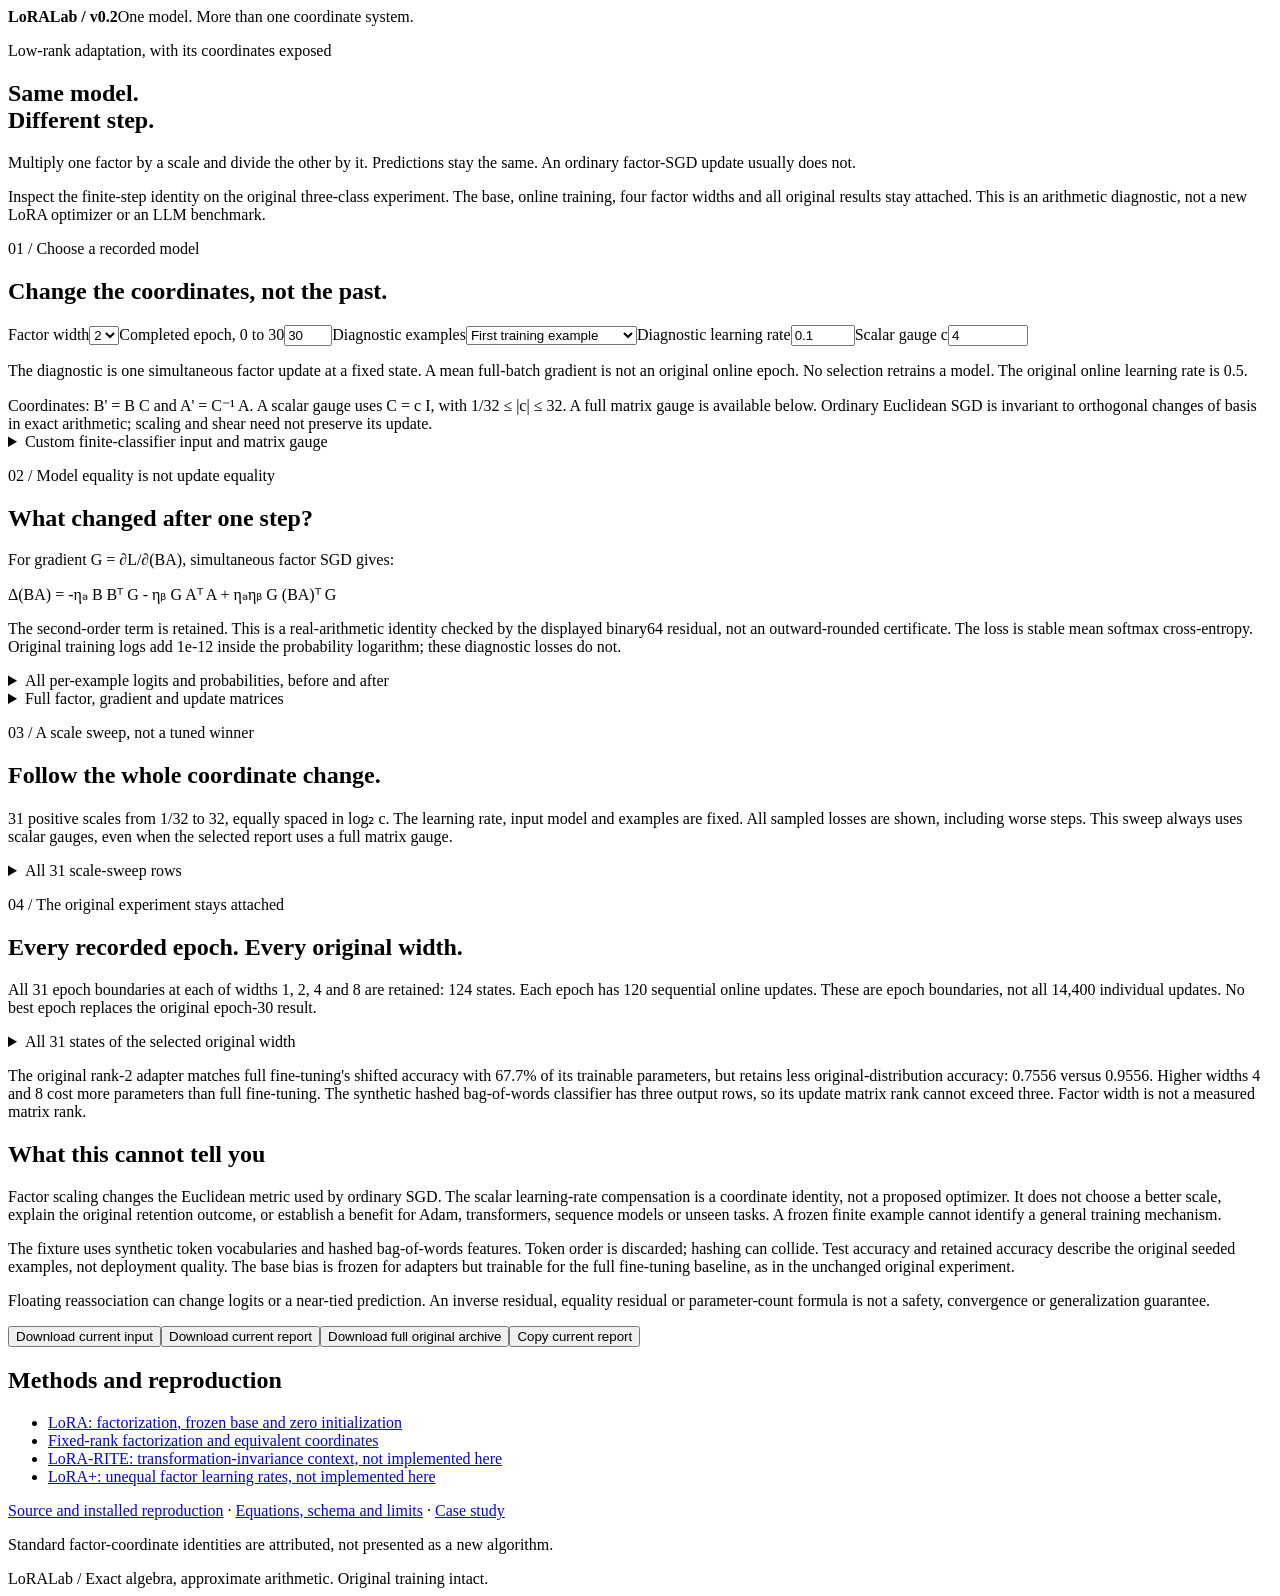
==== docs/index.html @ 3e17512b "Rename docs/docs/index.html to docs/index.html" ====
<!doctype html>
<html lang="en"><head><meta charset="utf-8"><meta name="viewport" content="width=device-width,initial-scale=1"><title>LoRALab - same model, different step</title><meta name="description" content="Inspect equivalent low-rank factors, their coordinate-dependent SGD steps, and every original epoch boundary."><link rel="stylesheet" href="style.css"><script defer src="data.js"></script><script defer src="coordinates.js"></script><script defer src="app.js"></script></head>
<body><header><strong>LoRALab / v0.2</strong><span>One model. More than one coordinate system.</span></header><main>
<section class="hero"><p class="eyebrow">Low-rank adaptation, with its coordinates exposed</p><h1>Same model.<br>Different step.</h1><p class="lead">Multiply one factor by a scale and divide the other by it. Predictions stay the same. An ordinary factor-SGD update usually does not.</p><p>Inspect the finite-step identity on the original three-class experiment. The base, online training, four factor widths and all original results stay attached. This is an arithmetic diagnostic, not a new LoRA optimizer or an LLM benchmark.</p></section>
<section><p class="eyebrow">01 / Choose a recorded model</p><h2>Change the coordinates, not the past.</h2><div class="controls"><label>Factor width<select id="rank"><option>1</option><option selected>2</option><option>4</option><option>8</option></select></label><label>Completed epoch, 0 to 30<input id="epoch" type="number" min="0" max="30" step="1" value="30"></label><label>Diagnostic examples<select id="batch"><option value="first_train">First training example</option><option value="full_train">All 120 training examples</option></select></label><label>Diagnostic learning rate<input id="lr" type="number" min="0" max="2" step="0.01" value="0.1"></label><label>Scalar gauge c<input id="scale" type="number" min="-32" max="32" step="0.25" value="4"></label></div><p id="selection"></p><p>The diagnostic is one simultaneous factor update at a fixed state. A mean full-batch gradient is not an original online epoch. No selection retrains a model. The original online learning rate is 0.5.</p><div class="callout">Coordinates: B' = B C and A' = C⁻¹ A. A scalar gauge uses C = c I, with 1/32 ≤ |c| ≤ 32. A full matrix gauge is available below. Ordinary Euclidean SGD is invariant to orthogonal changes of basis in exact arithmetic; scaling and shear need not preserve its update.</div><details><summary>Custom finite-classifier input and matrix gauge</summary><p>2 to 8 classes, 1 to 128 features, factor width 1 to 8, and 1 to 256 labeled examples. Every input number is finite and bounded by ±1,000,000. The base bias is frozen.</p><label>Problem JSON<textarea id="problem" rows="12" spellcheck="false"></textarea></label><label>Optional full matrix gauge JSON<textarea id="gauge" rows="3" spellcheck="false" placeholder="Leave empty to use scalar gauge c"></textarea></label><button id="apply">Apply custom input</button><button id="reset">Return to original fixture</button><p>Matrix inversion uses pivoting and rejects pivots below 1e-12 or a computed infinity-condition estimate above 1e6. These are operational bounds, not numerical rank or conditioning certificates.</p></details><p id="error" role="alert"></p></section>
<section><p class="eyebrow">02 / Model equality is not update equality</p><h2>What changed after one step?</h2><div id="headline" class="metrics" aria-live="polite"></div><p id="compensation" class="callout"></p><div id="step-cards" class="cards"></div><p id="identity" class="callout"></p><p>For gradient G = ∂L/∂(BA), simultaneous factor SGD gives:</p><p class="equation">Δ(BA) = -ηₐ B Bᵀ G - ηᵦ G Aᵀ A + ηₐηᵦ G (BA)ᵀ G</p><p>The second-order term is retained. This is a real-arithmetic identity checked by the displayed binary64 residual, not an outward-rounded certificate. The loss is stable mean softmax cross-entropy. Original training logs add 1e-12 inside the probability logarithm; these diagnostic losses do not.</p><details><summary>All per-example logits and probabilities, before and after</summary><p>Supplemental full dataset; horizontal scroll reveals every column.</p><div class="scroll" id="predictions"></div></details><details><summary>Full factor, gradient and update matrices</summary><p>Every matrix entry is included in the downloadable report. The full report below is supplemental, with horizontal scrolling for matrix rows.</p><pre id="report-preview"></pre></details></section>
<section><p class="eyebrow">03 / A scale sweep, not a tuned winner</p><h2>Follow the whole coordinate change.</h2><p>31 positive scales from 1/32 to 32, equally spaced in log₂ c. The learning rate, input model and examples are fixed. All sampled losses are shown, including worse steps. This sweep always uses scalar gauges, even when the selected report uses a full matrix gauge.</p><div id="sweep-chart" class="chart"></div><details><summary>All 31 scale-sweep rows</summary><p>Supplemental table, horizontal scroll for all diagnostics.</p><div class="scroll" id="sweep-table"></div></details></section>
<section><p class="eyebrow">04 / The original experiment stays attached</p><h2>Every recorded epoch. Every original width.</h2><p>All 31 epoch boundaries at each of widths 1, 2, 4 and 8 are retained: 124 states. Each epoch has 120 sequential online updates. These are epoch boundaries, not all 14,400 individual updates. No best epoch replaces the original epoch-30 result.</p><div id="trajectory-chart" class="chart"></div><div id="shape" class="callout"></div><details><summary>All 31 states of the selected original width</summary><p>Original order, no best-state selection; horizontal scroll for the full dataset.</p><div class="scroll" id="epoch-table"></div></details><div id="original" class="cards"></div><p>The original rank-2 adapter matches full fine-tuning's shifted accuracy with 67.7% of its trainable parameters, but retains less original-distribution accuracy: 0.7556 versus 0.9556. Higher widths 4 and 8 cost more parameters than full fine-tuning. The synthetic hashed bag-of-words classifier has three output rows, so its update matrix rank cannot exceed three. Factor width is not a measured matrix rank.</p></section>
<section><h2>What this cannot tell you</h2><p>Factor scaling changes the Euclidean metric used by ordinary SGD. The scalar learning-rate compensation is a coordinate identity, not a proposed optimizer. It does not choose a better scale, explain the original retention outcome, or establish a benefit for Adam, transformers, sequence models or unseen tasks. A frozen finite example cannot identify a general training mechanism.</p><p>The fixture uses synthetic token vocabularies and hashed bag-of-words features. Token order is discarded; hashing can collide. Test accuracy and retained accuracy describe the original seeded examples, not deployment quality. The base bias is frozen for adapters but trainable for the full fine-tuning baseline, as in the unchanged original experiment.</p><p>Floating reassociation can change logits or a near-tied prediction. An inverse residual, equality residual or parameter-count formula is not a safety, convergence or generalization guarantee.</p><div class="downloads"><button id="download-input">Download current input</button><button id="download-report">Download current report</button><button id="download-archive">Download full original archive</button><button id="copy">Copy current report</button></div><p id="copy-status" role="status"></p><h2>Methods and reproduction</h2><ul><li><a href="https://arxiv.org/html/2106.09685v2">LoRA: factorization, frozen base and zero initialization</a></li><li><a href="https://arxiv.org/html/1209.0430v2">Fixed-rank factorization and equivalent coordinates</a></li><li><a href="https://proceedings.iclr.cc/paper_files/paper/2025/file/bcbc0f660d2dde42f9d1d0ecb14a6f9a-Paper-Conference.pdf">LoRA-RITE: transformation-invariance context, not implemented here</a></li><li><a href="https://arxiv.org/html/2402.12354">LoRA+: unequal factor learning rates, not implemented here</a></li></ul><p><a href="https://github.com/midya8/loralab">Source and installed reproduction</a> · <a href="https://github.com/midya8/loralab/blob/main/COORDINATES.md">Equations, schema and limits</a> · <a href="https://github.com/midya8/Midya-portfolio/blob/main/projects/loralab.md">Case study</a></p><p>Standard factor-coordinate identities are attributed, not presented as a new algorithm.</p></section>
</main><footer>LoRALab / Exact algebra, approximate arithmetic. Original training intact.</footer></body></html>
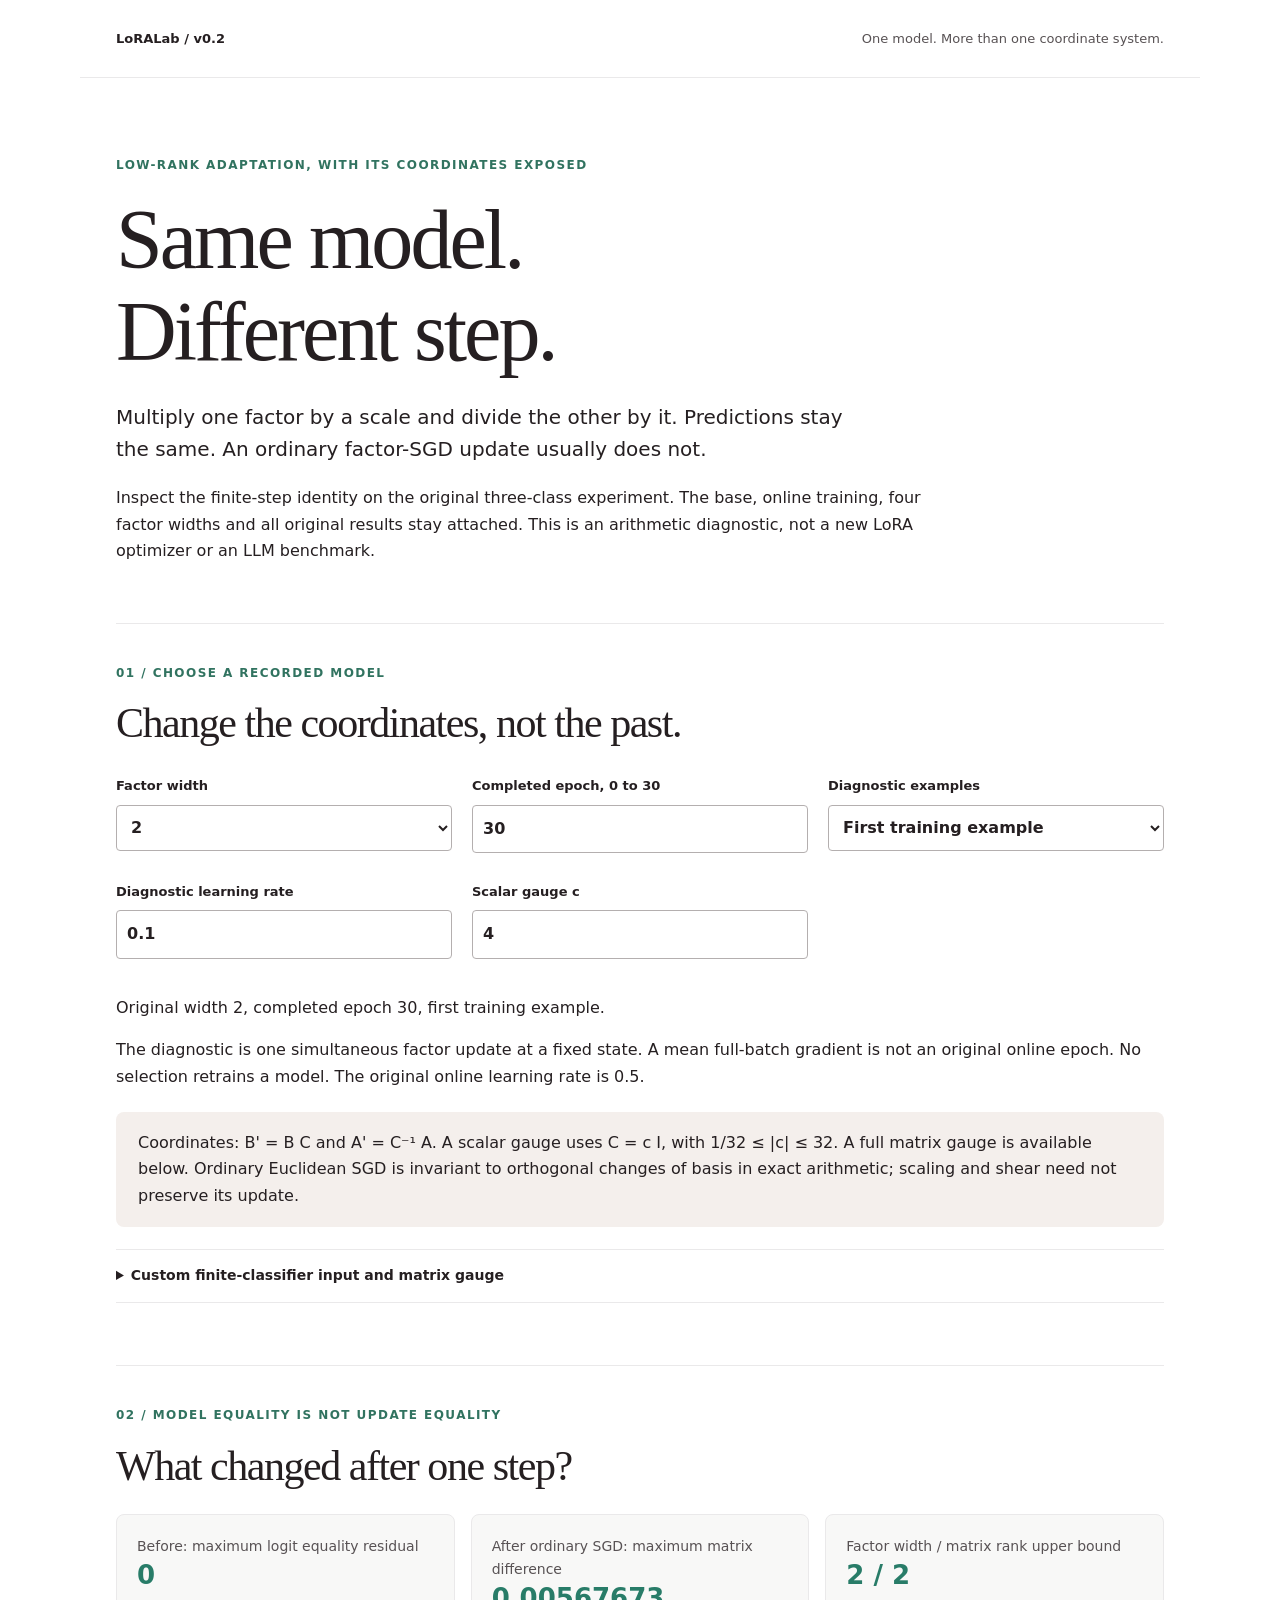
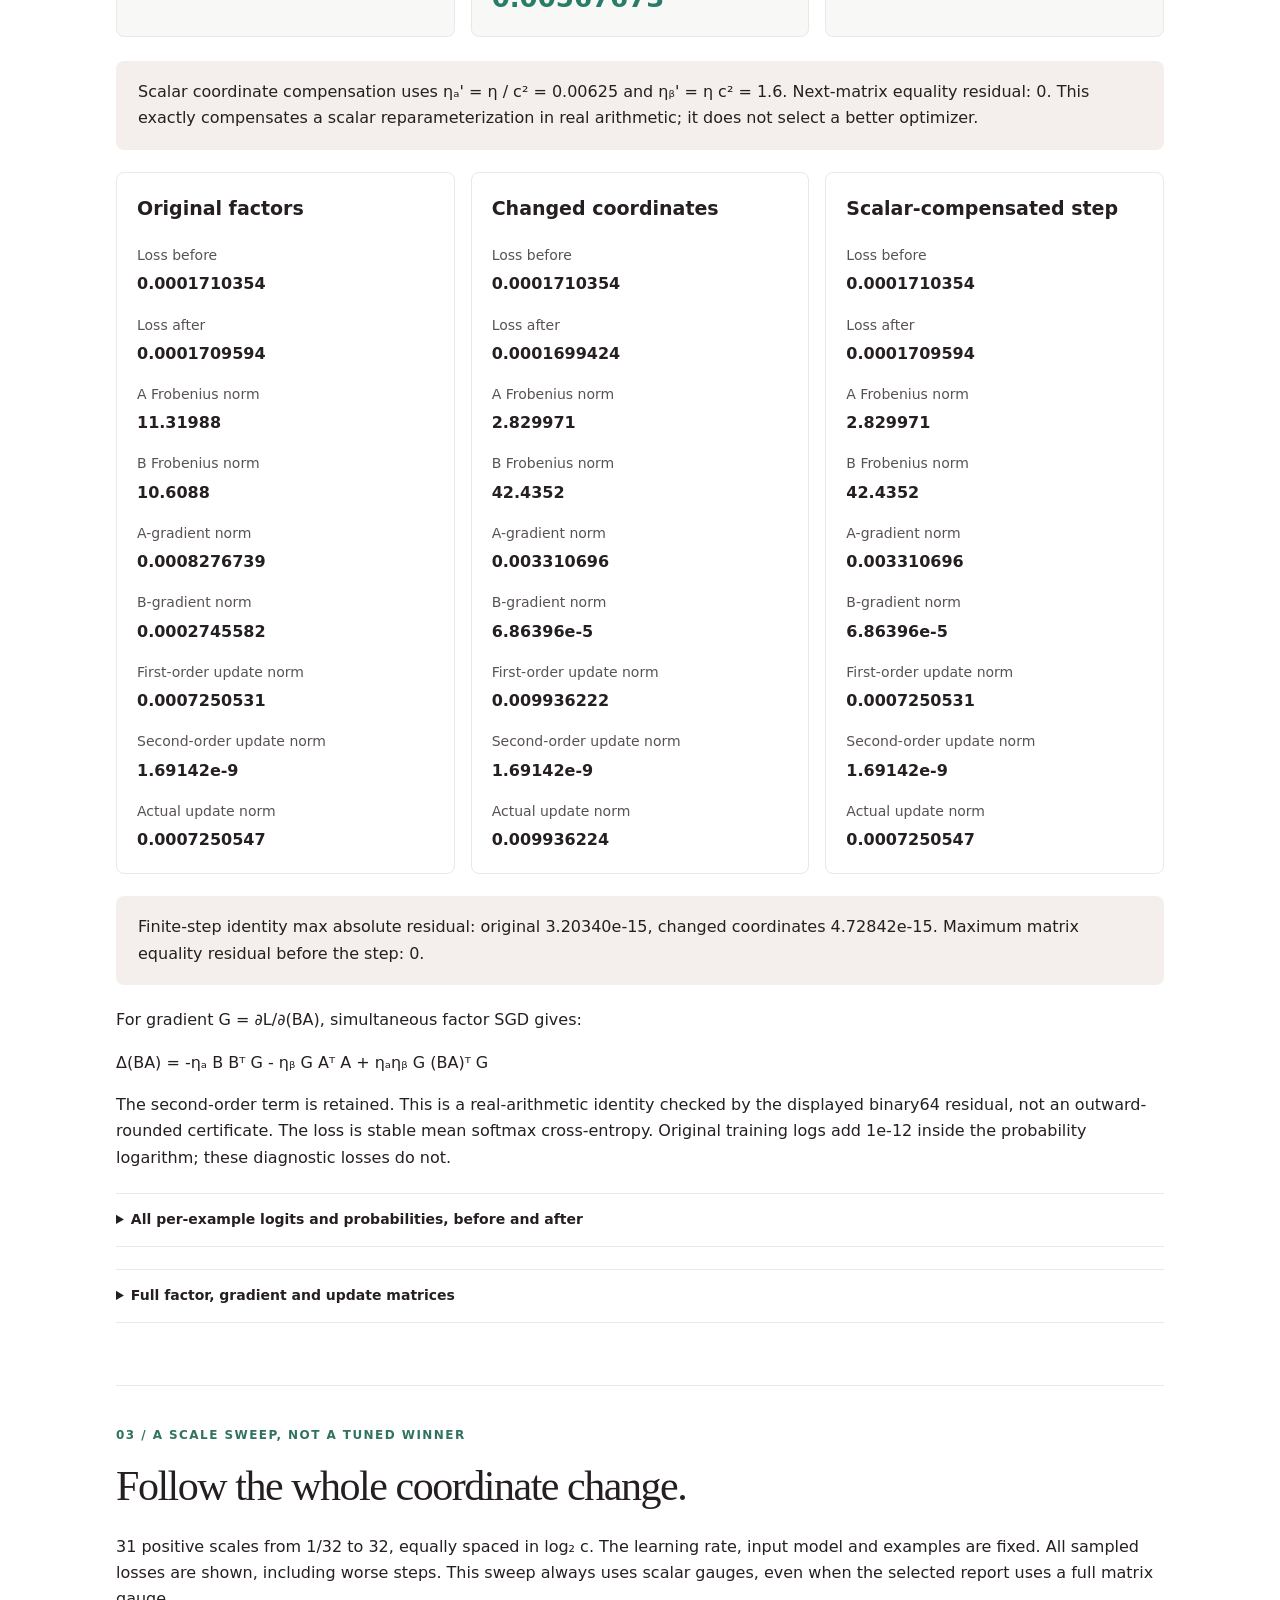
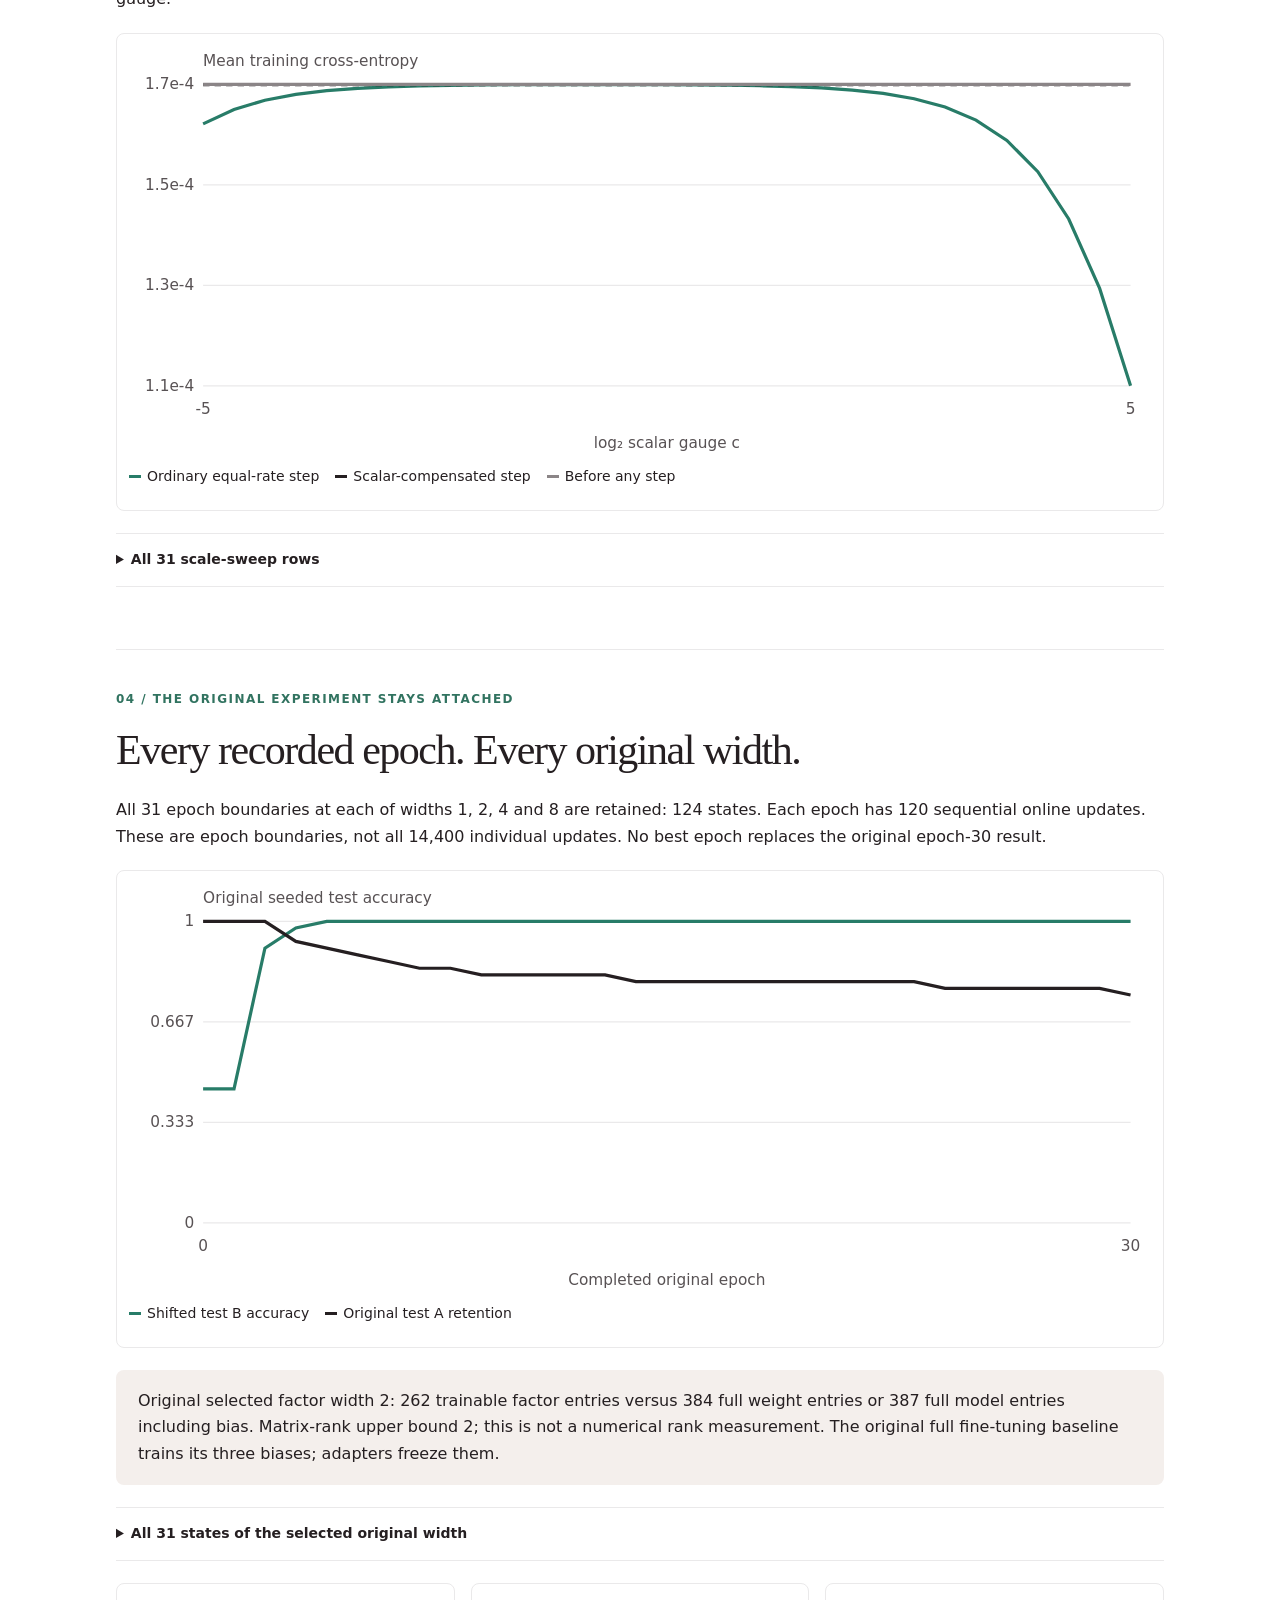
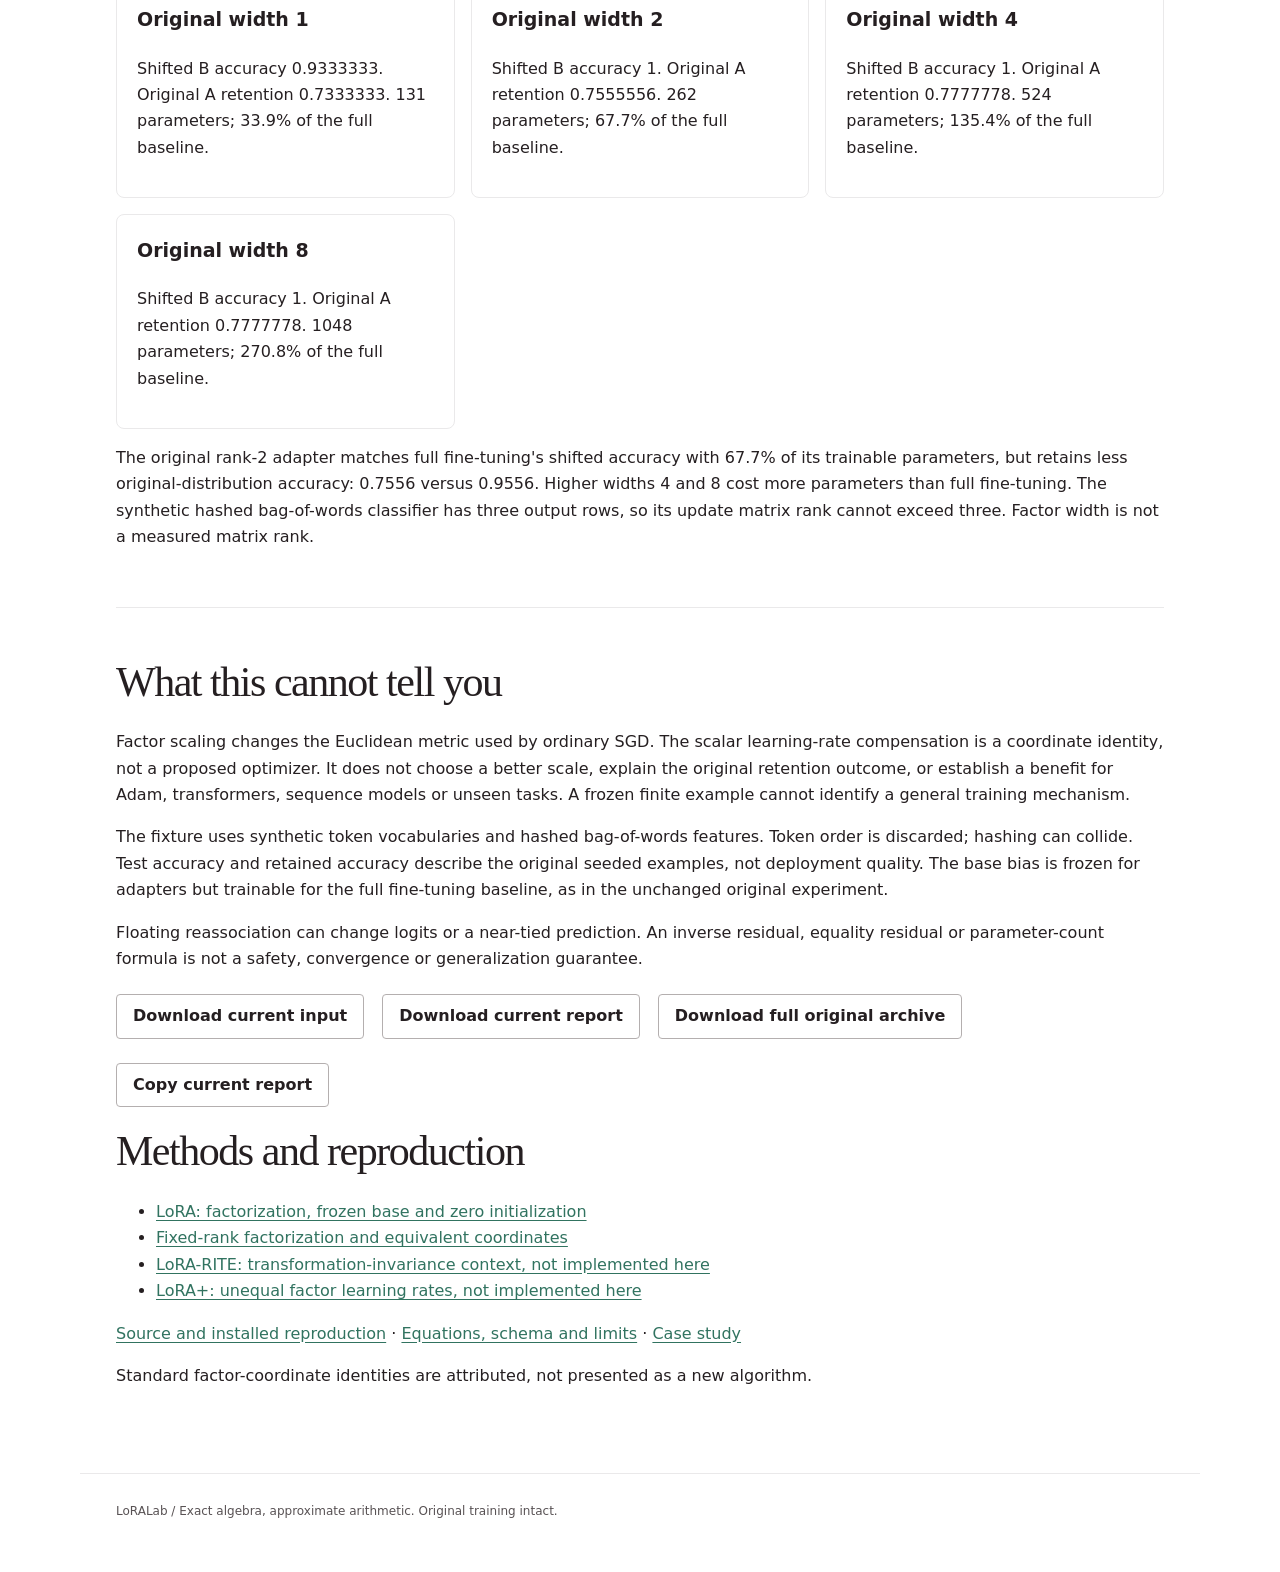
==== commit f8b85476: "Update docs/index.html for verified coordinate inspector" ====
--- a/docs/index.html
+++ b/docs/index.html
@@ -1,5 +1,5 @@
 <!doctype html>
-<html lang="en"><head><meta charset="utf-8"><meta name="viewport" content="width=device-width,initial-scale=1"><title>LoRALab - same model, different step</title><meta name="description" content="Inspect equivalent low-rank factors, their coordinate-dependent SGD steps, and every original epoch boundary."><link rel="stylesheet" href="style.css"><script defer src="data.js"></script><script defer src="coordinates.js"></script><script defer src="app.js"></script></head>
+<html lang="en"><head><meta charset="utf-8"><meta name="viewport" content="width=device-width,initial-scale=1"><title>LoRALab - same model, different step</title><meta name="description" content="Inspect equivalent low-rank factors, their coordinate-dependent SGD steps, and every original epoch boundary."><link rel="stylesheet" href="style.css"><script defer src="5-data.js"></script><script defer src="coordinates.js"></script><script defer src="app.js"></script></head>
 <body><header><strong>LoRALab / v0.2</strong><span>One model. More than one coordinate system.</span></header><main>
 <section class="hero"><p class="eyebrow">Low-rank adaptation, with its coordinates exposed</p><h1>Same model.<br>Different step.</h1><p class="lead">Multiply one factor by a scale and divide the other by it. Predictions stay the same. An ordinary factor-SGD update usually does not.</p><p>Inspect the finite-step identity on the original three-class experiment. The base, online training, four factor widths and all original results stay attached. This is an arithmetic diagnostic, not a new LoRA optimizer or an LLM benchmark.</p></section>
 <section><p class="eyebrow">01 / Choose a recorded model</p><h2>Change the coordinates, not the past.</h2><div class="controls"><label>Factor width<select id="rank"><option>1</option><option selected>2</option><option>4</option><option>8</option></select></label><label>Completed epoch, 0 to 30<input id="epoch" type="number" min="0" max="30" step="1" value="30"></label><label>Diagnostic examples<select id="batch"><option value="first_train">First training example</option><option value="full_train">All 120 training examples</option></select></label><label>Diagnostic learning rate<input id="lr" type="number" min="0" max="2" step="0.01" value="0.1"></label><label>Scalar gauge c<input id="scale" type="number" min="-32" max="32" step="0.25" value="4"></label></div><p id="selection"></p><p>The diagnostic is one simultaneous factor update at a fixed state. A mean full-batch gradient is not an original online epoch. No selection retrains a model. The original online learning rate is 0.5.</p><div class="callout">Coordinates: B' = B C and A' = C⁻¹ A. A scalar gauge uses C = c I, with 1/32 ≤ |c| ≤ 32. A full matrix gauge is available below. Ordinary Euclidean SGD is invariant to orthogonal changes of basis in exact arithmetic; scaling and shear need not preserve its update.</div><details><summary>Custom finite-classifier input and matrix gauge</summary><p>2 to 8 classes, 1 to 128 features, factor width 1 to 8, and 1 to 256 labeled examples. Every input number is finite and bounded by ±1,000,000. The base bias is frozen.</p><label>Problem JSON<textarea id="problem" rows="12" spellcheck="false"></textarea></label><label>Optional full matrix gauge JSON<textarea id="gauge" rows="3" spellcheck="false" placeholder="Leave empty to use scalar gauge c"></textarea></label><button id="apply">Apply custom input</button><button id="reset">Return to original fixture</button><p>Matrix inversion uses pivoting and rejects pivots below 1e-12 or a computed infinity-condition estimate above 1e6. These are operational bounds, not numerical rank or conditioning certificates.</p></details><p id="error" role="alert"></p></section>
--- a/docs/style.css
+++ b/docs/style.css
@@ -0,0 +1,8 @@
+:root{--ink:#251f21;--muted:#585254;--rule:#eae9ea;--teal:#317360;--well:#f4efec;--red:#b32332}*{box-sizing:border-box}body{margin:0;background:white;color:var(--ink);font:16px/1.65 system-ui,-apple-system,BlinkMacSystemFont,"Segoe UI",sans-serif}header,main,footer{max-width:1120px;margin:auto;padding:28px 36px}header{display:flex;justify-content:space-between;gap:20px;border-bottom:1px solid var(--rule);font-size:13px}header a{font-weight:700;text-decoration:none}header span{color:var(--muted)}a{color:var(--teal);text-underline-offset:3px}a:hover{text-decoration-thickness:2px}.hero{max-width:850px;padding:62px 0 42px}.eyebrow{font-size:12px;font-weight:700;letter-spacing:.12em;text-transform:uppercase;color:var(--teal);margin:0 0 18px}h1,h2{font-family:Georgia,"Times New Roman",serif;font-weight:400;letter-spacing:-.035em;line-height:1.09;margin:12px 0 24px}h1{font-size:clamp(48px,7vw,84px)}h2{font-size:clamp(30px,4vw,42px)}h3{font-size:18px;margin:0 0 15px}.lead{font-size:20px;line-height:1.6;max-width:780px}.note{font-size:14px;line-height:1.7;color:var(--muted)}.panel{padding:36px 0;border-top:1px solid var(--rule)}.controls{display:grid;grid-template-columns:2fr 1fr 1fr 1fr;gap:16px;align-items:start}label{display:block;font-size:13px;font-weight:600}input,select,textarea,button{font:inherit;color:inherit;border:1px solid #b4afaf;border-radius:4px;background:white;max-width:100%}input,select,textarea{display:block;width:100%;margin:8px 0;padding:10px;min-height:46px;font-size:16px}textarea{font:13px/1.6 ui-monospace,SFMono-Regular,Consolas,monospace;resize:vertical}button{padding:10px 16px;min-height:44px;cursor:pointer;font-weight:600;line-height:1.4}button:hover{background:var(--well)}button:disabled{cursor:not-allowed;color:#888;background:#f7f7f7}button:focus-visible,a:focus-visible,input:focus-visible,select:focus-visible,textarea:focus-visible,summary:focus-visible{outline:3px solid var(--teal);outline-offset:3px}details{margin:22px 0;border-top:1px solid var(--rule);border-bottom:1px solid var(--rule);padding:4px 0}summary{cursor:pointer;padding:12px 0;min-height:48px;font-weight:600;font-size:14px}.metrics{display:grid;grid-template-columns:repeat(3,minmax(0,1fr));gap:16px;margin:24px 0}.metric{background:#f8f8f7;padding:18px;border-radius:8px;min-width:0}.metric span{display:block;color:var(--muted);font-size:13px}.metric strong{display:block;font-size:27px;line-height:1.35;overflow-wrap:anywhere;font-weight:600}.metric.known strong{color:var(--teal)}.callout{background:var(--well);padding:18px 22px;border-radius:8px;margin:22px 0;overflow-wrap:anywhere}.cards{display:grid;grid-template-columns:repeat(2,minmax(0,1fr));gap:16px}.action-card{padding:20px;border:1px solid var(--rule);border-radius:8px;min-width:0}.facts{display:grid;grid-template-columns:minmax(100px,1fr) minmax(0,1fr);gap:8px 18px;margin:0}.facts dt{color:var(--muted);font-size:13px}.facts dd{margin:0;font-variant-numeric:tabular-nums;overflow-wrap:anywhere}.chart{border:1px solid var(--rule);border-radius:8px;padding:12px;margin:20px 0}.chart svg{display:block;width:100%;height:auto}.chart figcaption{font-size:13px;color:var(--muted);margin:8px 0 0}.legend{font-size:13px;margin:10px 0}.dot{display:inline-block;width:10px;height:10px;margin-right:5px;border-radius:50%;background:var(--teal)}.dot.secondary{background:#777}.table-scroll{overflow:auto;max-height:420px;position:relative;border:1px solid var(--rule);margin:16px 0}table{border-collapse:collapse;width:100%;font-size:13px;white-space:nowrap;text-align:left}caption{text-align:left;padding:14px;color:var(--muted);white-space:normal}th,td{padding:10px 14px;border-bottom:1px solid var(--rule)}th{background:#f4f5f4;position:sticky;top:0;z-index:1}td{font-variant-numeric:tabular-nums}.closing{max-width:880px;padding:44px 0}.closing h2{margin-top:36px}.actions{display:flex;gap:12px;flex-wrap:wrap}#error{color:var(--red);font-weight:600}#error:empty{display:none}#export-status{font-size:14px;color:var(--muted)}footer{border-top:1px solid var(--rule);font-size:12px;color:var(--muted);padding-bottom:50px}[hidden]{display:none!important}@media(max-width:700px){header,main,footer{padding:22px 20px}header{font-size:12px}.hero{padding:42px 0 30px}.lead{font-size:18px}.controls{grid-template-columns:1fr 1fr}.controls label:first-child{grid-column:1/-1}.metrics{grid-template-columns:1fr}.metric strong{font-size:27px}.cards{grid-template-columns:1fr}.facts{grid-template-columns:1fr;gap:2px}.facts dd{margin:0 0 10px}.panel{padding:30px 0}.callout{padding:16px}.chart{padding:6px;margin:20px 0}h2{font-size:32px}}@media(prefers-reduced-motion:reduce){*{scroll-behavior:auto!important}}
+
+.action-card{overflow-wrap:anywhere}.sr-only{position:absolute!important;width:1px;height:1px;padding:0;overflow:hidden;clip:rect(0,0,0,0);white-space:nowrap;border:0}
+.controls{display:grid;grid-template-columns:repeat(3,minmax(0,1fr));gap:20px;margin:28px 0}.cards{display:grid;grid-template-columns:repeat(3,minmax(0,1fr));gap:16px}.metric,.card{border:1px solid #eae9ea;border-radius:8px;padding:20px;min-width:0}.metric strong{display:block;font-size:26px;overflow-wrap:anywhere;color:#287c68}.metric span{display:block;font-size:14px;color:#585254}.card h3{font-size:19px;margin:0 0 20px}.card dl{margin:0}.card dt{font-size:14px;color:#585254;margin:16px 0 4px}.card dd{margin:0;overflow-wrap:anywhere;font-weight:600}.callout,.equation{overflow-wrap:anywhere}.scroll{overflow:auto;max-height:420px;margin:16px 0}.scroll table{min-width:650px;width:100%;border-collapse:collapse}.scroll th,.scroll td{padding:12px;text-align:left;border-bottom:1px solid #eae9ea;white-space:nowrap}.chart svg{display:block;width:100%;height:auto}.chart text{font:12px system-ui,sans-serif;fill:#585254}.legend{font-size:14px;display:flex;flex-wrap:wrap;gap:16px}.legend span:before{content:'';display:inline-block;width:12px;height:3px;background:var(--line);vertical-align:middle;margin-right:6px}pre{max-height:420px;overflow:auto;font-size:13px}#error{color:#bb1724;font-weight:600}button:disabled{opacity:.5}button,label,input,select,textarea{max-width:100%}details summary{min-height:44px;padding:10px 0}label{display:block}.downloads{display:flex;flex-wrap:wrap;gap:12px}.lead{max-width:750px}.hero{padding-top:50px}.metrics{display:grid;grid-template-columns:repeat(3,minmax(0,1fr));gap:16px}p,li{overflow-wrap:anywhere}@media(max-width:720px){.controls,.cards,.metrics{grid-template-columns:1fr}.controls{gap:16px}.hero{padding-top:26px}.metric strong{font-size:26px}.card{padding:20px}header span{max-width:130px;font-size:12px}.chart{padding:12px 8px}h1{font-size:48px}}
+
+section:not(.hero){padding:40px 0;border-top:1px solid var(--rule)}
+
+button{margin:6px 6px 6px 0}
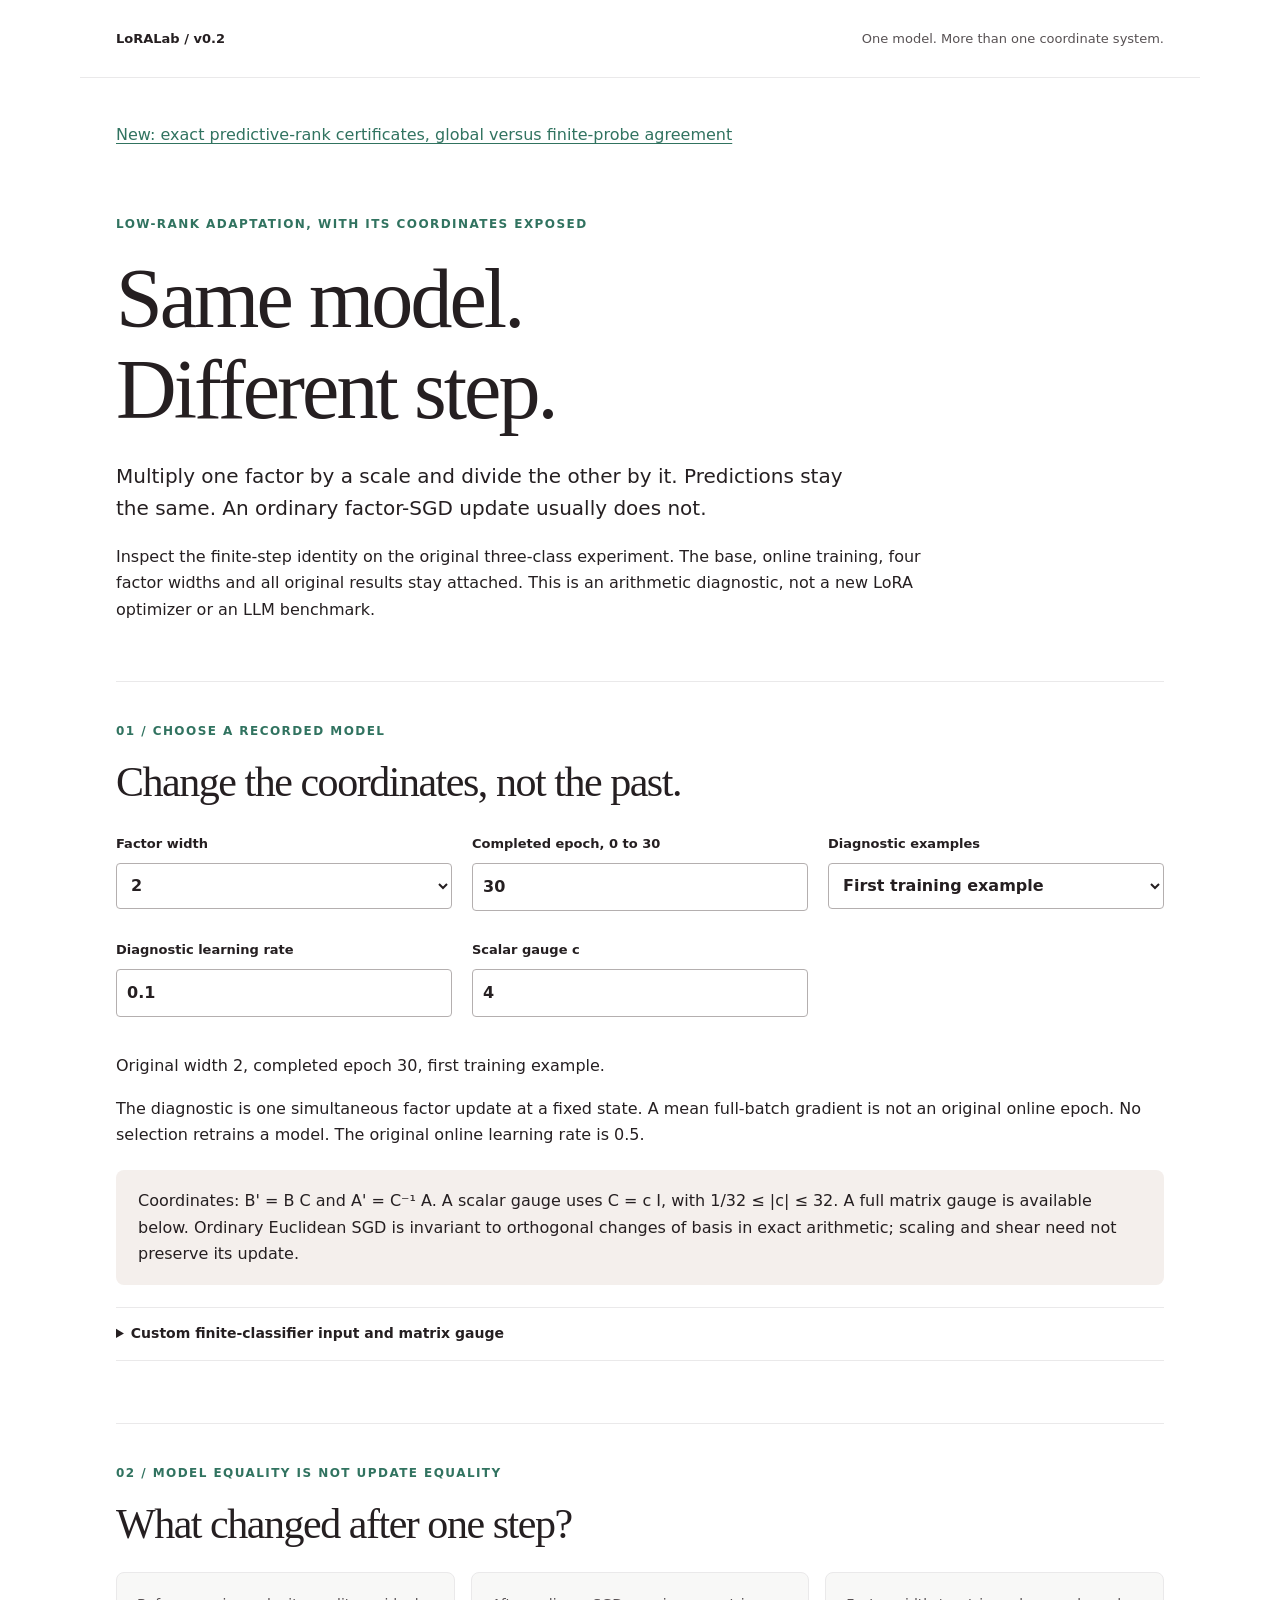
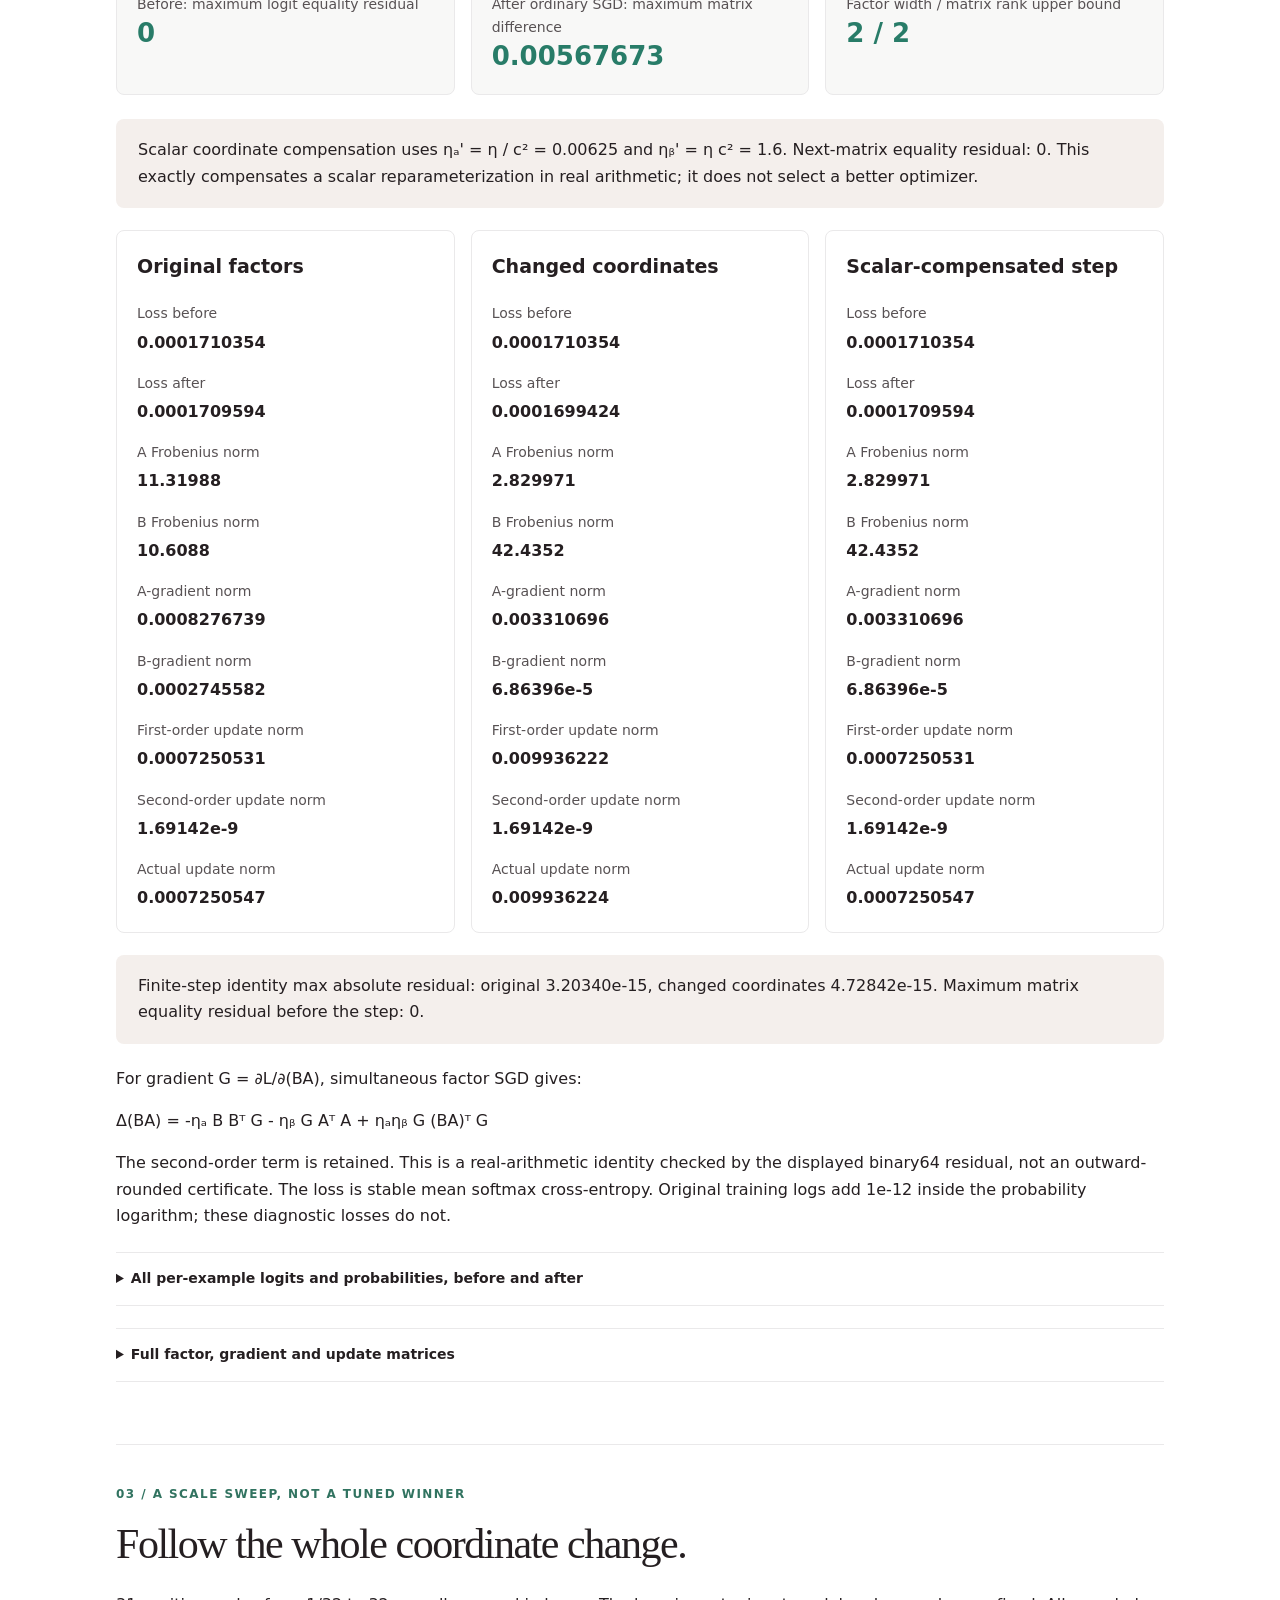
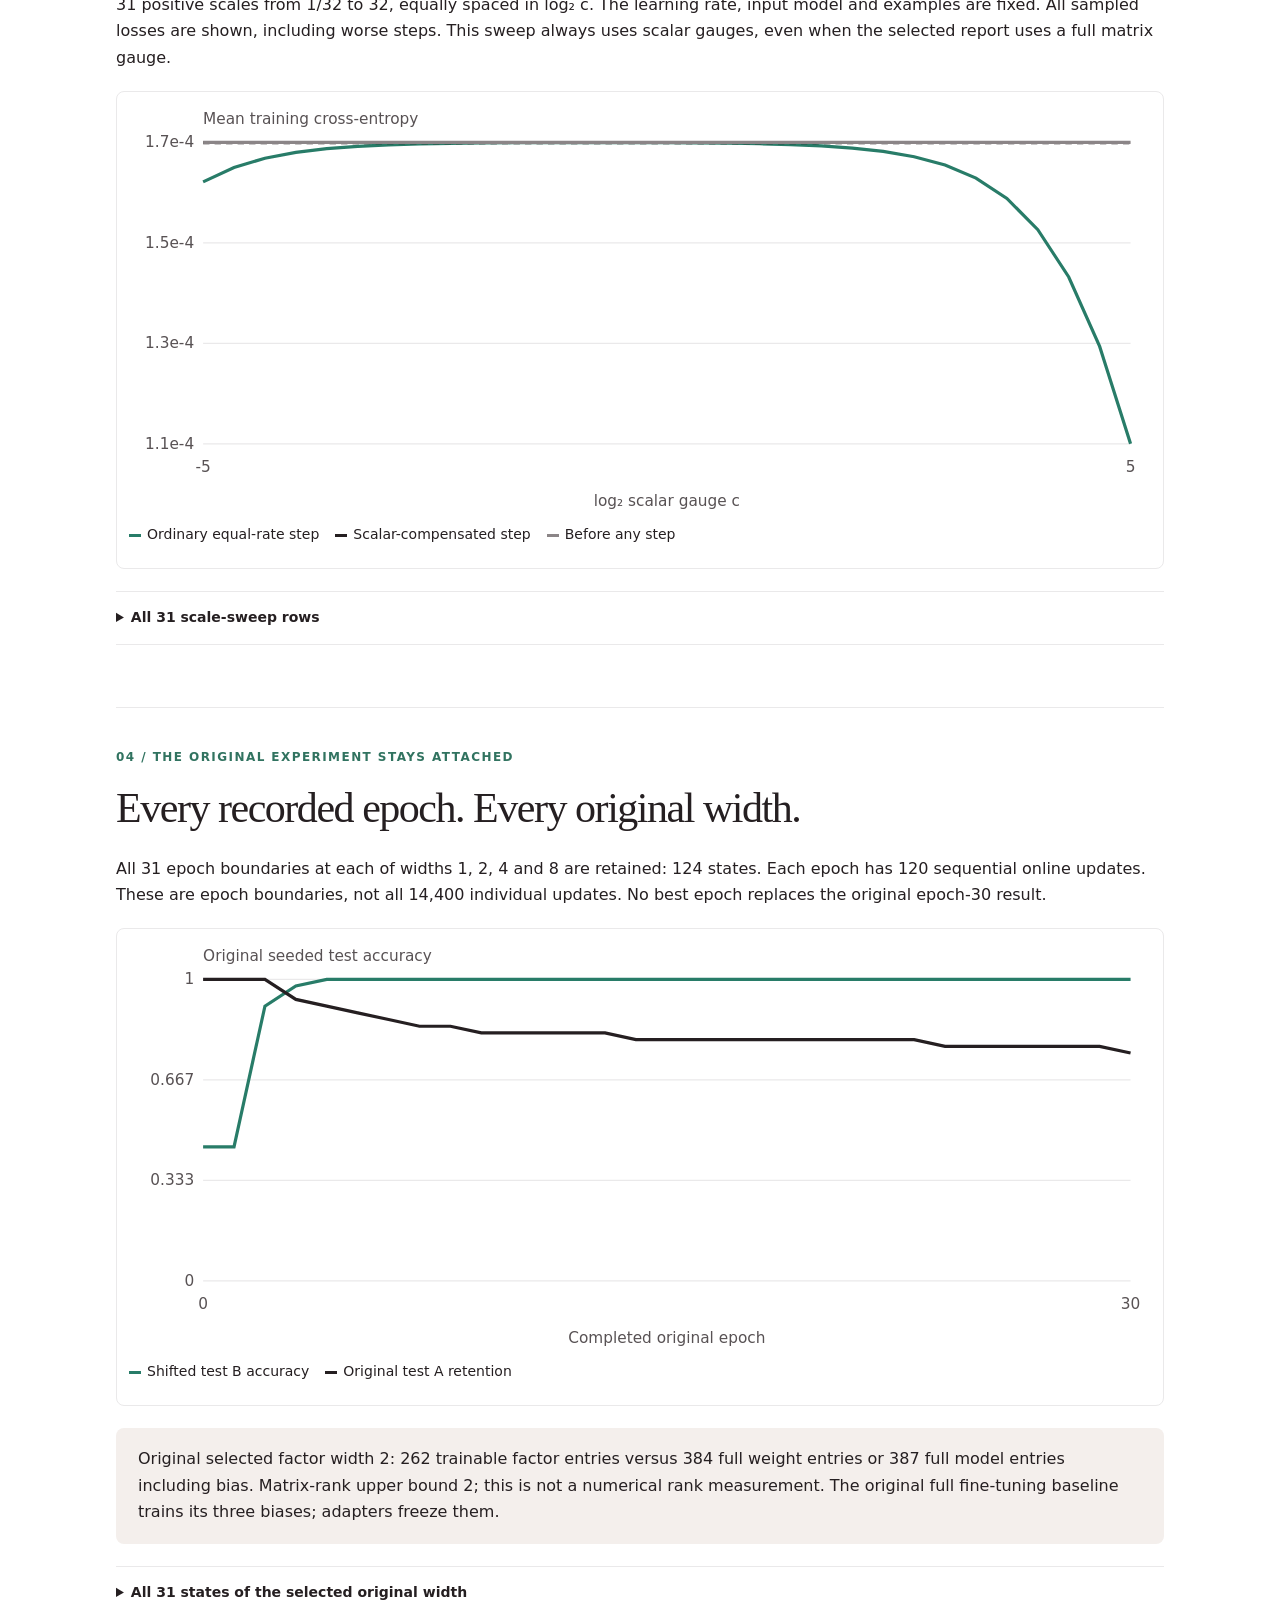
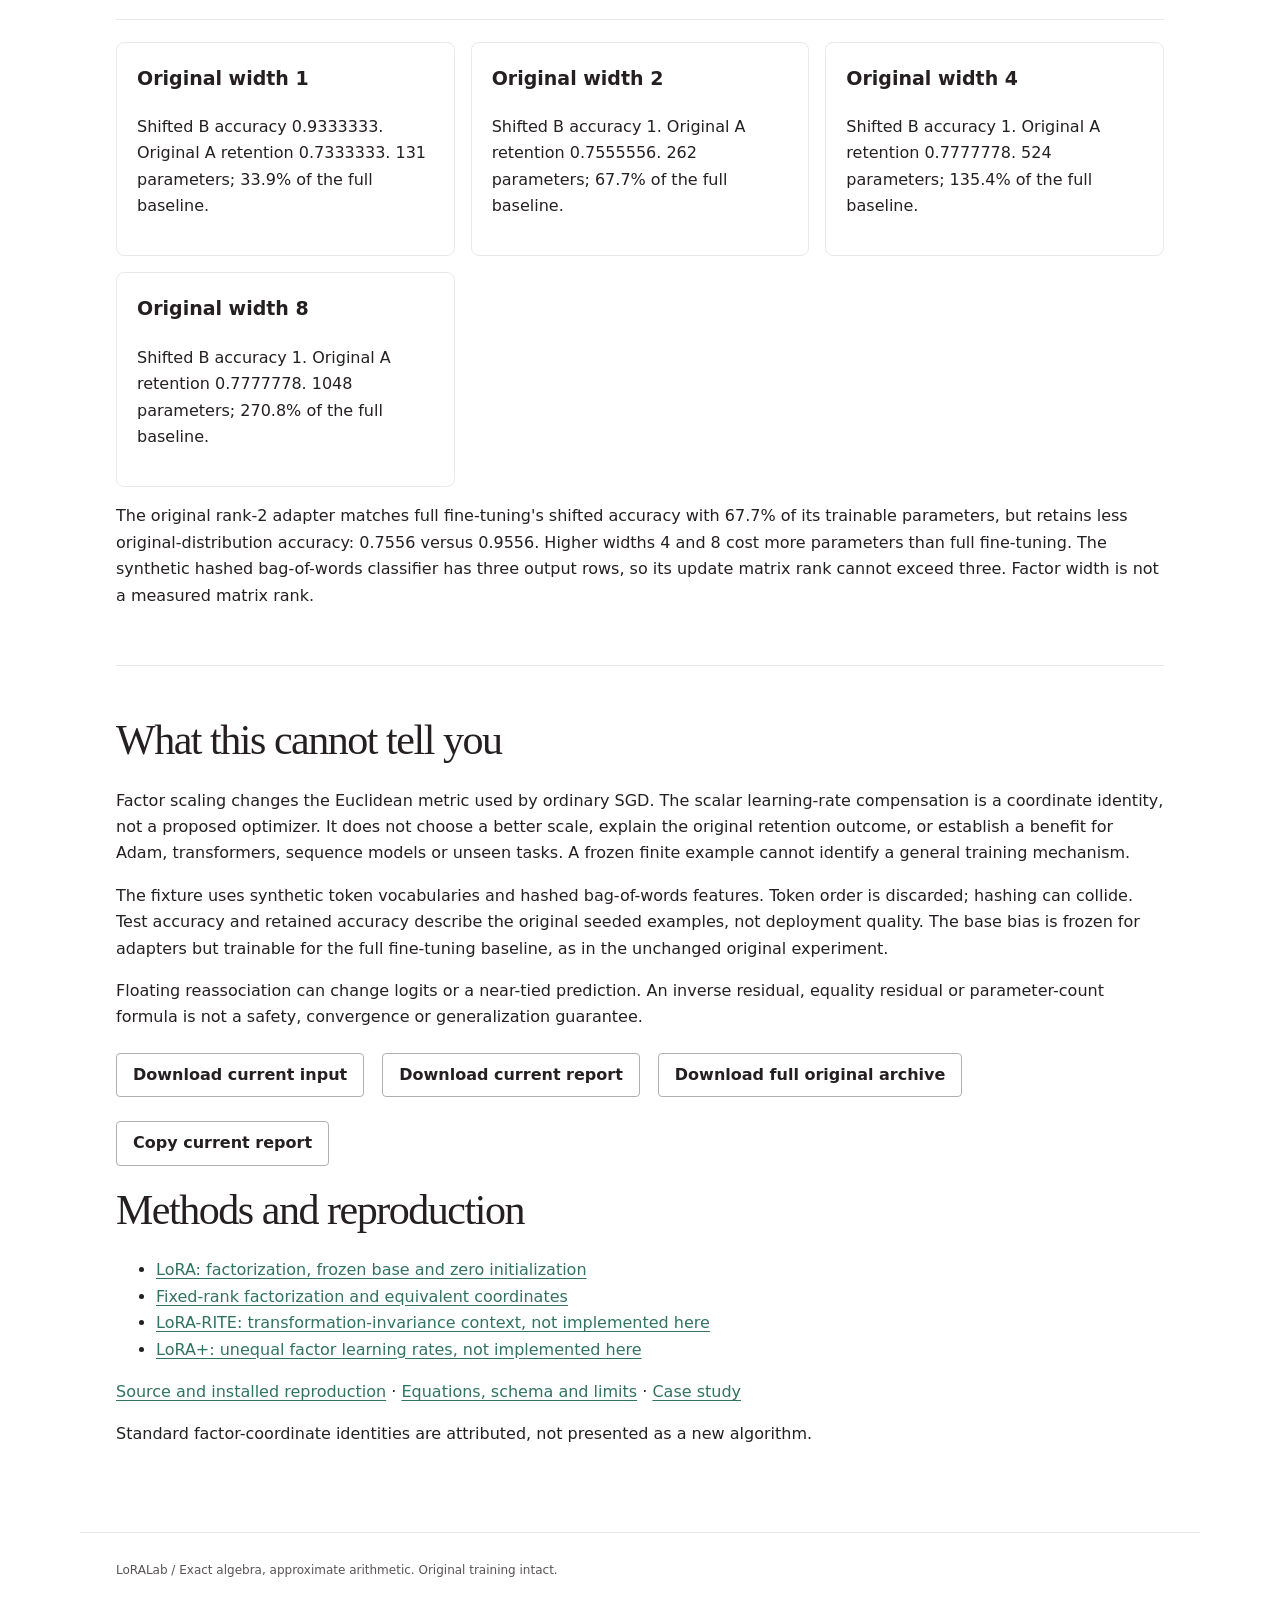
==== commit b93adc09: "Fix HTML structure by adding missing closing tag Exact linear-softmax rank witnesses; original train" ====
--- a/docs/index.html
+++ b/docs/index.html
@@ -1,7 +1,7 @@
 <!doctype html>
 <html lang="en"><head><meta charset="utf-8"><meta name="viewport" content="width=device-width,initial-scale=1"><title>LoRALab - same model, different step</title><meta name="description" content="Inspect equivalent low-rank factors, their coordinate-dependent SGD steps, and every original epoch boundary."><link rel="stylesheet" href="style.css"><script defer src="5-data.js"></script><script defer src="coordinates.js"></script><script defer src="app.js"></script></head>
 <body><header><strong>LoRALab / v0.2</strong><span>One model. More than one coordinate system.</span></header><main>
-<section class="hero"><p class="eyebrow">Low-rank adaptation, with its coordinates exposed</p><h1>Same model.<br>Different step.</h1><p class="lead">Multiply one factor by a scale and divide the other by it. Predictions stay the same. An ordinary factor-SGD update usually does not.</p><p>Inspect the finite-step identity on the original three-class experiment. The base, online training, four factor widths and all original results stay attached. This is an arithmetic diagnostic, not a new LoRA optimizer or an LLM benchmark.</p></section>
+<p><a href="rank.html">New: exact predictive-rank certificates, global versus finite-probe agreement</a></p><section class="hero"><p class="eyebrow">Low-rank adaptation, with its coordinates exposed</p><h1>Same model.<br>Different step.</h1><p class="lead">Multiply one factor by a scale and divide the other by it. Predictions stay the same. An ordinary factor-SGD update usually does not.</p><p>Inspect the finite-step identity on the original three-class experiment. The base, online training, four factor widths and all original results stay attached. This is an arithmetic diagnostic, not a new LoRA optimizer or an LLM benchmark.</p></section>
 <section><p class="eyebrow">01 / Choose a recorded model</p><h2>Change the coordinates, not the past.</h2><div class="controls"><label>Factor width<select id="rank"><option>1</option><option selected>2</option><option>4</option><option>8</option></select></label><label>Completed epoch, 0 to 30<input id="epoch" type="number" min="0" max="30" step="1" value="30"></label><label>Diagnostic examples<select id="batch"><option value="first_train">First training example</option><option value="full_train">All 120 training examples</option></select></label><label>Diagnostic learning rate<input id="lr" type="number" min="0" max="2" step="0.01" value="0.1"></label><label>Scalar gauge c<input id="scale" type="number" min="-32" max="32" step="0.25" value="4"></label></div><p id="selection"></p><p>The diagnostic is one simultaneous factor update at a fixed state. A mean full-batch gradient is not an original online epoch. No selection retrains a model. The original online learning rate is 0.5.</p><div class="callout">Coordinates: B' = B C and A' = C⁻¹ A. A scalar gauge uses C = c I, with 1/32 ≤ |c| ≤ 32. A full matrix gauge is available below. Ordinary Euclidean SGD is invariant to orthogonal changes of basis in exact arithmetic; scaling and shear need not preserve its update.</div><details><summary>Custom finite-classifier input and matrix gauge</summary><p>2 to 8 classes, 1 to 128 features, factor width 1 to 8, and 1 to 256 labeled examples. Every input number is finite and bounded by ±1,000,000. The base bias is frozen.</p><label>Problem JSON<textarea id="problem" rows="12" spellcheck="false"></textarea></label><label>Optional full matrix gauge JSON<textarea id="gauge" rows="3" spellcheck="false" placeholder="Leave empty to use scalar gauge c"></textarea></label><button id="apply">Apply custom input</button><button id="reset">Return to original fixture</button><p>Matrix inversion uses pivoting and rejects pivots below 1e-12 or a computed infinity-condition estimate above 1e6. These are operational bounds, not numerical rank or conditioning certificates.</p></details><p id="error" role="alert"></p></section>
 <section><p class="eyebrow">02 / Model equality is not update equality</p><h2>What changed after one step?</h2><div id="headline" class="metrics" aria-live="polite"></div><p id="compensation" class="callout"></p><div id="step-cards" class="cards"></div><p id="identity" class="callout"></p><p>For gradient G = ∂L/∂(BA), simultaneous factor SGD gives:</p><p class="equation">Δ(BA) = -ηₐ B Bᵀ G - ηᵦ G Aᵀ A + ηₐηᵦ G (BA)ᵀ G</p><p>The second-order term is retained. This is a real-arithmetic identity checked by the displayed binary64 residual, not an outward-rounded certificate. The loss is stable mean softmax cross-entropy. Original training logs add 1e-12 inside the probability logarithm; these diagnostic losses do not.</p><details><summary>All per-example logits and probabilities, before and after</summary><p>Supplemental full dataset; horizontal scroll reveals every column.</p><div class="scroll" id="predictions"></div></details><details><summary>Full factor, gradient and update matrices</summary><p>Every matrix entry is included in the downloadable report. The full report below is supplemental, with horizontal scrolling for matrix rows.</p><pre id="report-preview"></pre></details></section>
 <section><p class="eyebrow">03 / A scale sweep, not a tuned winner</p><h2>Follow the whole coordinate change.</h2><p>31 positive scales from 1/32 to 32, equally spaced in log₂ c. The learning rate, input model and examples are fixed. All sampled losses are shown, including worse steps. This sweep always uses scalar gauges, even when the selected report uses a full matrix gauge.</p><div id="sweep-chart" class="chart"></div><details><summary>All 31 scale-sweep rows</summary><p>Supplemental table, horizontal scroll for all diagnostics.</p><div class="scroll" id="sweep-table"></div></details></section>
